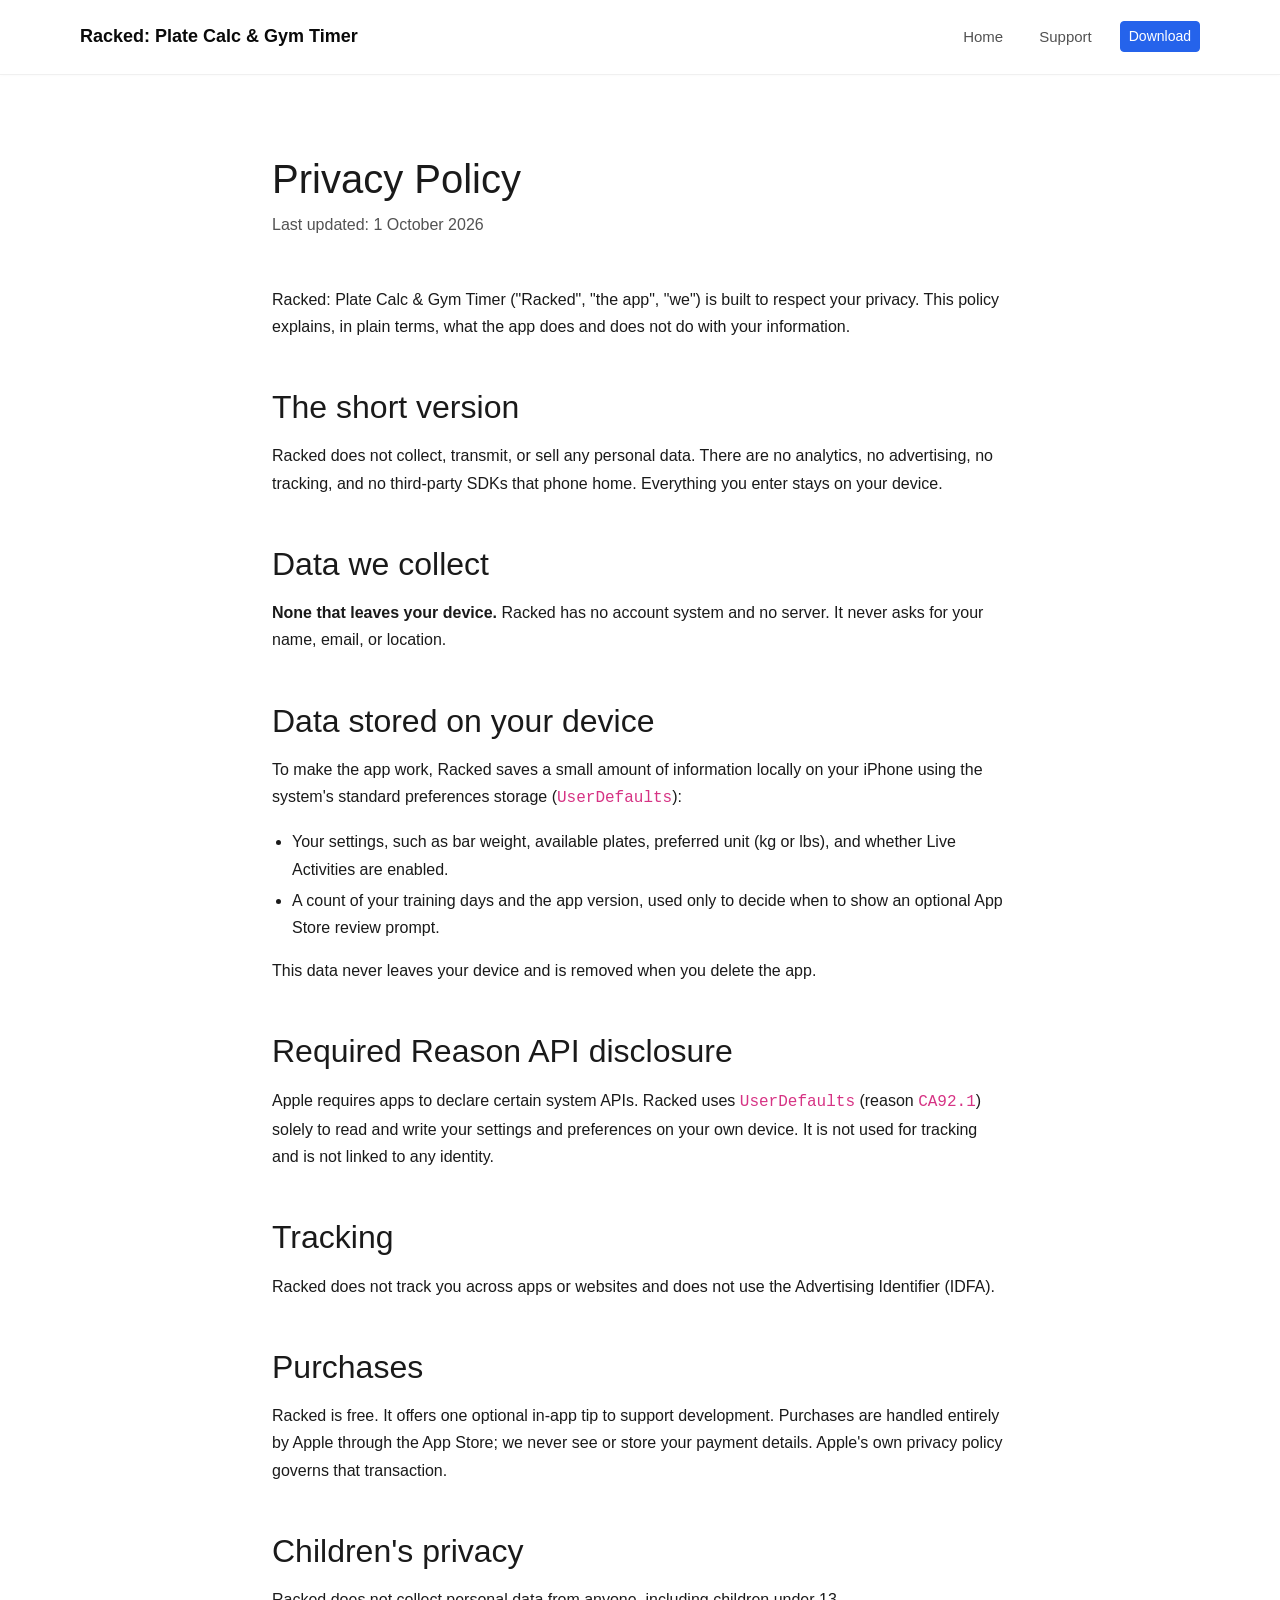
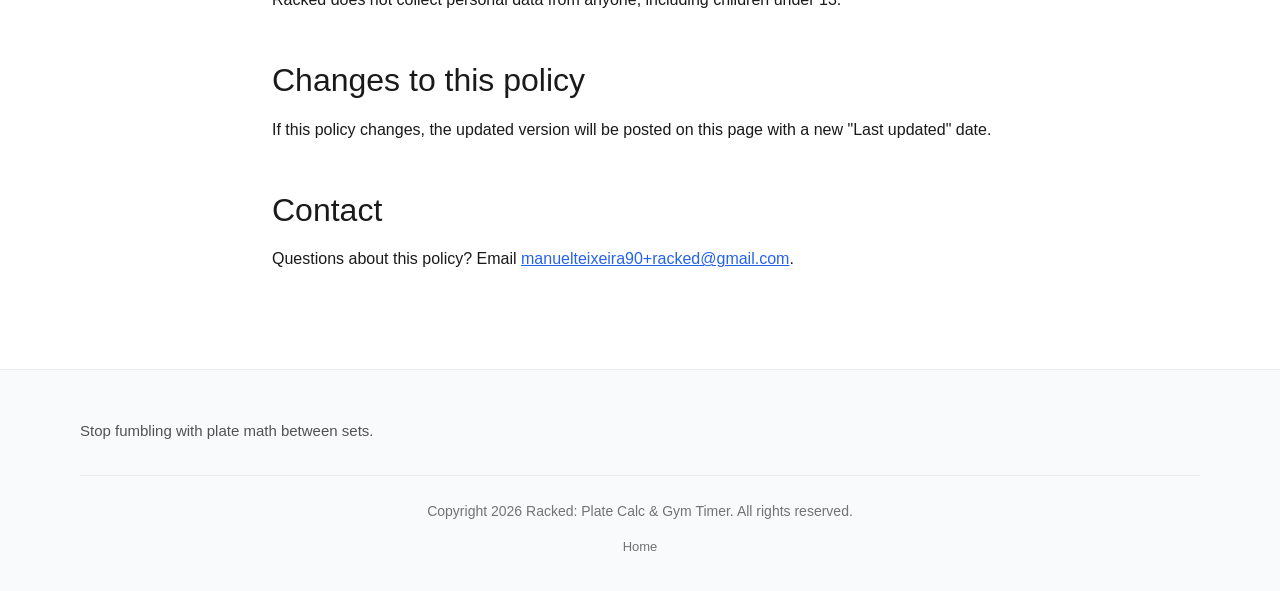
==== privacy/index.html @ d14c51be "Racked site: landing page, privacy policy, support page" ====
<!doctype html>
<html lang="en" data-light-theme="light" data-dark-theme="dark">
  <head>
    <base href="../" />
    <meta property="og:site_name" content="Racked: Plate Calc &amp; Gym Timer" />
    <meta property="og:title" content="Privacy Policy — Racked" />
    <meta name="twitter:title" content="Privacy Policy — Racked" />
    <meta property="og:url" content="https://manuelteixeira.github.io/racked-site/privacy/" />
    <meta name="twitter:card" content="summary_large_image" />
    <meta name="twitter:dnt" content="on" />
    <meta charset="utf-8" />
    <meta name="viewport" content="width=device-width, initial-scale=1" />
    <meta name="author" content="Manuel Teixeira" />
    <title>Privacy Policy — Racked</title>
    <link href="css/bootstrap.min.css" rel="stylesheet" />
    <link href="css/bootstrap-icons.min.css" rel="stylesheet" />
    <link href="css/ignite-core.min.css" rel="stylesheet" />
    <link href="https://manuelteixeira.github.io/racked-site/privacy/" rel="canonical" />
    <link href="images/favicon.png" rel="icon" />
    <link href="css/styles.css" rel="stylesheet" />
    <style>
:root {
    --primary-color: #2563eb;
    --primary-rgb: 37, 99, 235;
    --font-family: -apple-system, BlinkMacSystemFont, 'Segoe UI', Roboto, 'Helvetica Neue', Arial, sans-serif;
    color-scheme: light dark;
}
.legal-page { padding: var(--spacing-3xl) 0; }
.legal-page .legal-content { max-width: 46rem; margin: 0 auto; }
.legal-page h1 { margin-bottom: var(--spacing-sm); }
.legal-page .legal-updated { color: var(--text-muted); margin-bottom: var(--spacing-2xl); }
.legal-page h2 { margin-top: var(--spacing-2xl); margin-bottom: var(--spacing-md); }
.legal-page p, .legal-page li { color: var(--text-primary); line-height: 1.7; }
.legal-page ul { padding-left: 1.25rem; }
.legal-page li { margin-bottom: var(--spacing-xs); }
    </style>
  </head>
  <body data-site-classes="site-shell">
    <header>
      <nav class="site-header navbar navbar-expand-md">
        <div class="container flex-wrap flex-lg-nowrap">
          <div class="me-2 me-md-auto">
            <a href="./" class="brand-link d-inline-flex align-items-center navbar-brand"><span class="brand-name">Racked: Plate Calc &amp; Gym Timer</span></a>
          </div>
          <button type="button" class="navbar-toggler btn" data-bs-toggle="collapse" data-bs-target="#navbarCollapse" aria-controls="navbarCollapse" aria-expanded="false" aria-label="Toggle navigation"><span class="navbar-toggler-icon"></span></button>
          <div id="navbarCollapse" class="collapse navbar-collapse">
            <ul class="navbar-nav mb-2 mb-md-0 col justify-content-end">
              <li class="nav-item"><a href="./" class="nav-link text-nowrap">Home</a></li>
              <li class="nav-item"><a href="support/" class="nav-link text-nowrap">Support</a></li>
              <li class="nav-item"><a href="https://apps.apple.com/app/id6771382120" class="text-nowrap btn btn-sm btn-primary">Download</a></li>
            </ul>
          </div>
        </div>
      </nav>
    </header>
    <main class="site-main">
      <div class="ig-main-content">
        <section class="legal-page">
          <div class="container">
            <div class="legal-content">
              <h1>Privacy Policy</h1>
              <p class="legal-updated">Last updated: 1 October 2026</p>

              <p>Racked: Plate Calc &amp; Gym Timer ("Racked", "the app", "we") is built to respect your privacy. This policy explains, in plain terms, what the app does and does not do with your information.</p>

              <h2>The short version</h2>
              <p>Racked does not collect, transmit, or sell any personal data. There are no analytics, no advertising, no tracking, and no third-party SDKs that phone home. Everything you enter stays on your device.</p>

              <h2>Data we collect</h2>
              <p><strong>None that leaves your device.</strong> Racked has no account system and no server. It never asks for your name, email, or location.</p>

              <h2>Data stored on your device</h2>
              <p>To make the app work, Racked saves a small amount of information locally on your iPhone using the system's standard preferences storage (<code>UserDefaults</code>):</p>
              <ul>
                <li>Your settings, such as bar weight, available plates, preferred unit (kg or lbs), and whether Live Activities are enabled.</li>
                <li>A count of your training days and the app version, used only to decide when to show an optional App Store review prompt.</li>
              </ul>
              <p>This data never leaves your device and is removed when you delete the app.</p>

              <h2>Required Reason API disclosure</h2>
              <p>Apple requires apps to declare certain system APIs. Racked uses <code>UserDefaults</code> (reason <code>CA92.1</code>) solely to read and write your settings and preferences on your own device. It is not used for tracking and is not linked to any identity.</p>

              <h2>Tracking</h2>
              <p>Racked does not track you across apps or websites and does not use the Advertising Identifier (IDFA).</p>

              <h2>Purchases</h2>
              <p>Racked is free. It offers one optional in-app tip to support development. Purchases are handled entirely by Apple through the App Store; we never see or store your payment details. Apple's own privacy policy governs that transaction.</p>

              <h2>Children's privacy</h2>
              <p>Racked does not collect personal data from anyone, including children under 13.</p>

              <h2>Changes to this policy</h2>
              <p>If this policy changes, the updated version will be posted on this page with a new "Last updated" date.</p>

              <h2>Contact</h2>
              <p>Questions about this policy? Email <a href="mailto:manuelteixeira90+racked@gmail.com">manuelteixeira90+racked@gmail.com</a>.</p>
            </div>
          </div>
        </section>
      </div>
    </main>
    <div class="site-footer">
      <div class="container">
        <div class="footer-content">
          <div class="footer-brand">
            <p class="footer-tagline">Stop fumbling with plate math between sets.</p>
          </div>
        </div>
        <div class="footer-copyright">
          <p>Copyright 2026 Racked: Plate Calc &amp; Gym Timer. All rights reserved.</p>
          <a href="./" class="footer-kickstart-link">Home</a>
        </div>
      </div>
    </div>
    <script src="js/bootstrap.bundle.min.js"></script>
    <script src="js/ignite-core.js"></script>
  </body>
</html>
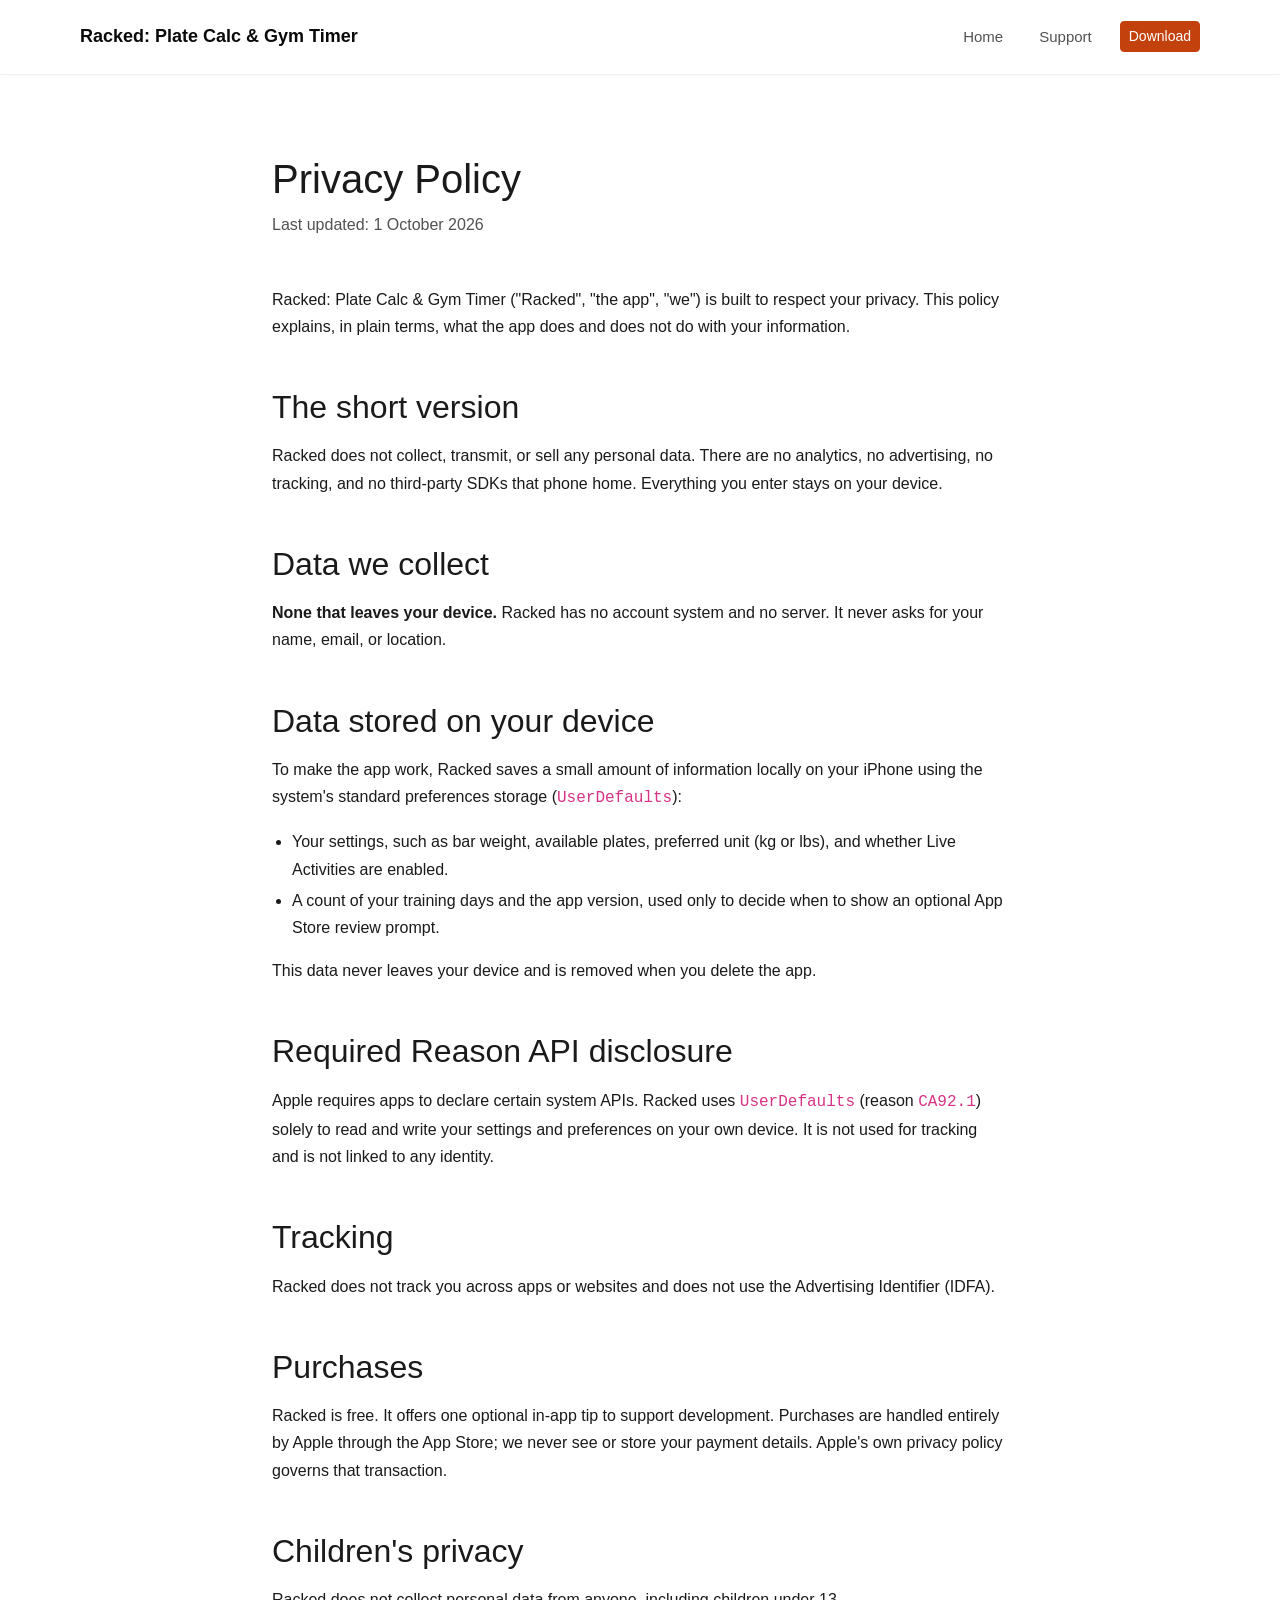
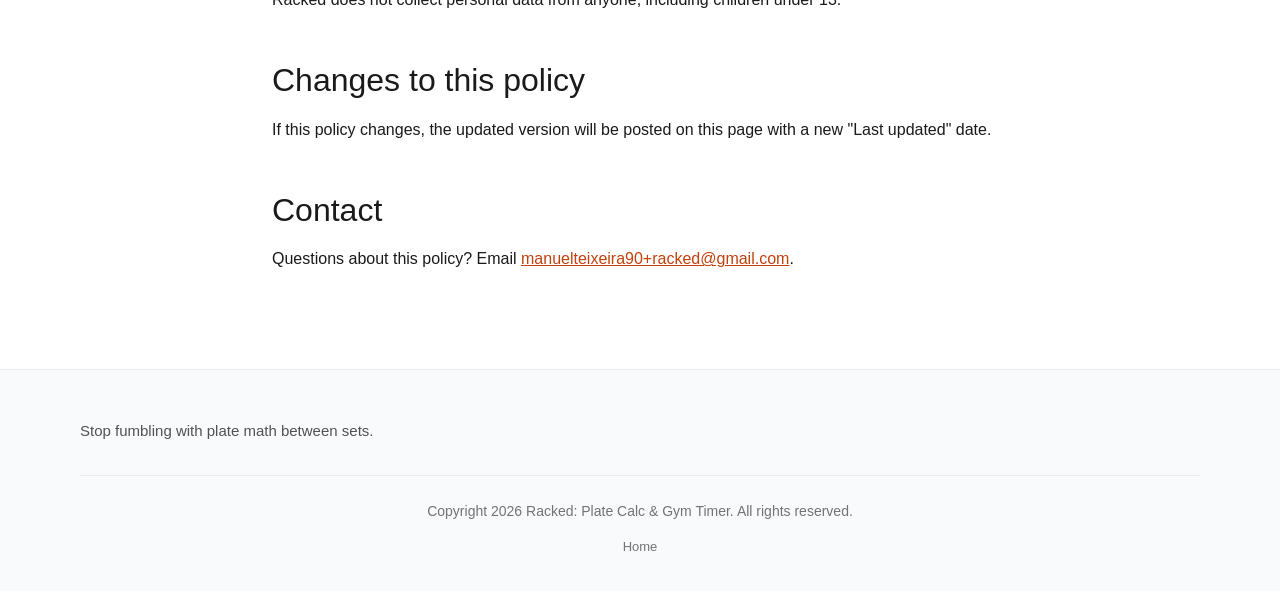
==== commit 4db1f959: "style(site): switch brand color from blue to orange to match app screenshots Change --primary-color " ====
--- a/privacy/index.html
+++ b/privacy/index.html
@@ -20,8 +20,8 @@
     <link href="css/styles.css" rel="stylesheet" />
     <style>
 :root {
-    --primary-color: #2563eb;
-    --primary-rgb: 37, 99, 235;
+    --primary-color: #c2410c;
+    --primary-rgb: 194, 65, 12;
     --font-family: -apple-system, BlinkMacSystemFont, 'Segoe UI', Roboto, 'Helvetica Neue', Arial, sans-serif;
     color-scheme: light dark;
 }
